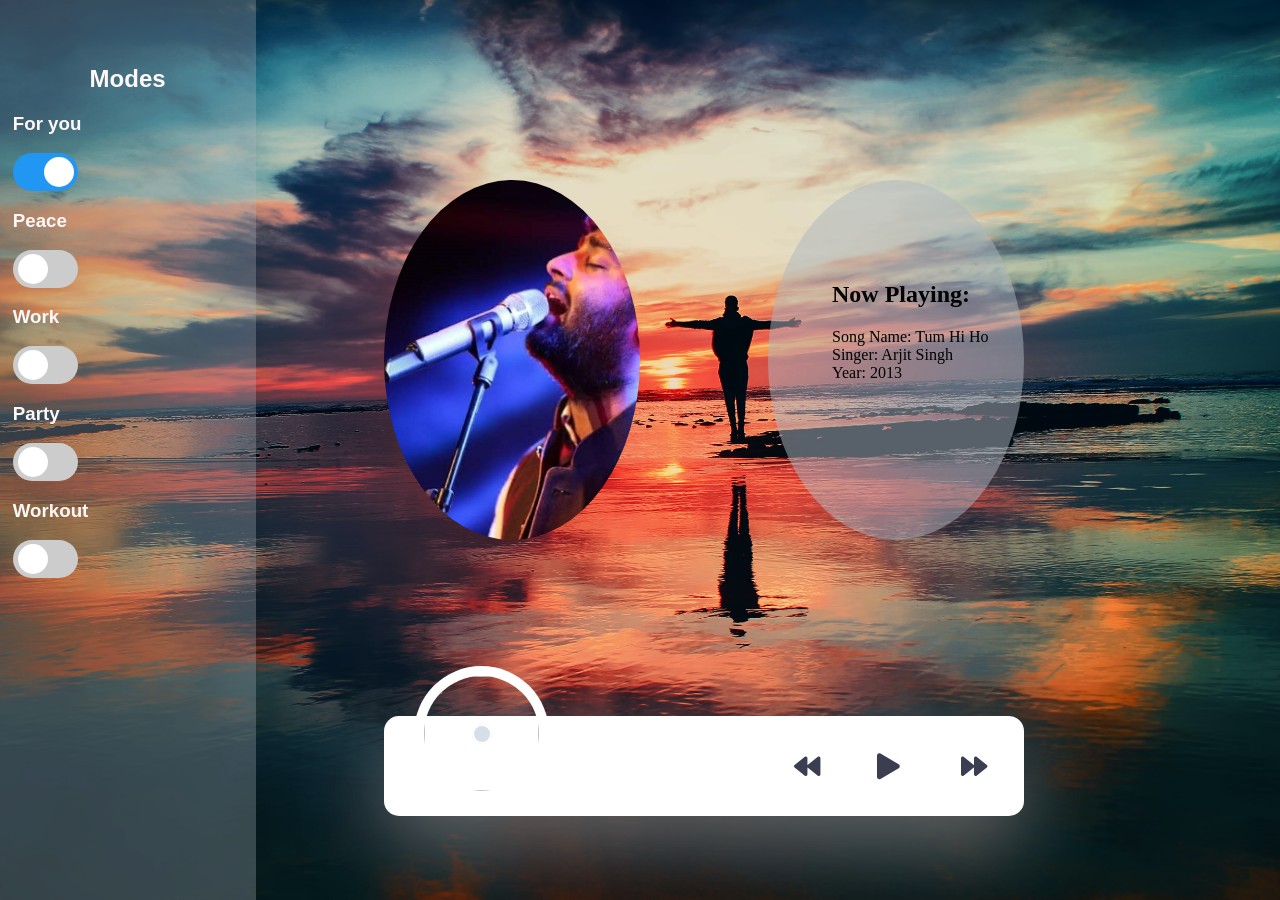
==== website/index.html @ 4358aa8a "Website v1" ====
<!DOCTYPE html>
<html lang="en">
<head>
    <meta charset="UTF-8">
    <meta name="viewport" content="width=device-width, initial-scale=1.0">
    <title>Document</title>
    <link rel='stylesheet' href='style.css'>
    <link rel="stylesheet" href="https://use.fontawesome.com/releases/v5.3.1/css/all.css">
    <script src="https://cdnjs.cloudflare.com/ajax/libs/jquery/3.3.1/jquery.min.js"></script>
    <script src="script.js"></script>
</head>
<body>
    <!--Navbar-->
        <div class="feature">
          
         <nav>
        <h1 id="modes"> Modes</h1>
      <h3> For you</h3>
      <label class="switch">
        <input type="radio" checked name="mode" value="1" onclick="change_bg()" class="rad_switch">
        <span class="slider round"></span>
      </label>
      <h3> Peace</h3>
      <label class="switch">
        <input type="radio" name="mode" value="2" onclick="change_bg()" class="rad_switch">
        <span class="slider round"></span>
      </label> 
      <h3> Work</h3>
      <label class="switch">
        <input type="radio" name="mode" value="3" onclick="change_bg()" class="rad_switch">
        <span class="slider round"></span>
      </label> 
      <h3> Party</h3>
      <label class="switch">
        <input type="radio" name="mode" value="4" onclick="change_bg()" class="rad_switch">
        <span class="slider round"></span>
      </label> 
      <h3> Workout</h3>
      <label class="switch">
        <input type="radio" name="mode" value="5" onclick="change_bg()" class="rad_switch">
        <span class="slider round"></span>
      </label> 
        </nav>
      </div>
      <!--End of Navbar-->

      <!--Artist and Info-->

      <div class="song_">
          <div id="song_img"></div>
          <div id="song_info">
            <div class="info_">
                <h2>Now Playing:</h2>
                <p>
                    Song Name: Tum Hi Ho</br>
                    Singer: Arjit Singh</br>
                    Year: 2013<br>
                </p>
            </div>
          </div>

      </div>

      <!--End of Artist and Info-->

      <!--Music Player-->
      <div class ='play'>
        <div id="app-cover">
            <div id="bg-artwork"></div>
            <div id="bg-layer"></div>
            <div id="player">
                <div id="player-track">
                    <div id="album-name"></div>
                    <div id="track-name"></div>
                    <div id="track-time">
                        <div id="current-time"></div>
                        <div id="track-length"></div>
                    </div>
                    <div id="s-area">
                        <div id="ins-time"></div>
                        <div id="s-hover"></div>
                        <div id="seek-bar"></div>
                    </div>
                </div>
                <div id="player-content">
                    <div id="album-art">
                        <!-- Insert Images Here-->
                        <img src="https://raw.githubusercontent.com/himalayasingh/music-player-1/master/img/_1.jpg" class="active" id="_1">
                        <!--<img src="https://raw.githubusercontent.com/himalayasingh/music-player-1/master/img/_1.jpg" class="active" id="_1">
                        <img src="https://raw.githubusercontent.com/himalayasingh/music-player-1/master/img/_2.jpg" id="_2">
                        <img src="https://raw.githubusercontent.com/himalayasingh/music-player-1/master/img/_3.jpg" id="_3">
                        <img src="https://raw.githubusercontent.com/himalayasingh/music-player-1/master/img/_4.jpg" id="_4">
                        <img src="https://raw.githubusercontent.com/himalayasingh/music-player-1/master/img/_5.jpg" id="_5">-->
                        <div id="buffer-box">Buffering ...</div>
                    </div>
                    <div id="player-controls">
                        <div class="control">
                            <div class="button" id="play-previous">
                                <i class="fas fa-backward"></i>
                            </div>
                        </div>
                        <div class="control">
                            <div class="button" id="play-pause-button">
                                <i class="fas fa-play"></i>
                            </div>
                        </div>
                        <div class="control">
                            <div class="button" id="play-next">
                                <i class="fas fa-forward"></i>
                            </div>
                        </div>
                    </div>
                </div>
            </div>
        </div>
    
    </div>
    <!--End of Music Player-->

</body>
</html>
---- website/style.css ----
*{
    box-sizing: border-box;
}
body{
    background: url('./images/mohamed-nohassi-odxB5oIG_iA-unsplash.jpg') no-repeat;
    background-size: cover;
    margin: 0;
}
.feature{
    width: 20vw;
    height: 100vh;
    background-color: rgba(175, 183, 193, 0.3);
}
/*navigation*/
  nav {
    padding-top: 5vh;
    margin-left: 1vw;
    padding-bottom: 5vh;
    
  }
  nav ul {
    list-style-type: none;
    padding: 0;
  }
.switch{
    margin-top: 2vh;
}
h3{
    margin-bottom: 0;
    color:#fff7f7;
    font-family: 'Lucida Sans', 'Lucida Sans Regular', 'Lucida Grande', 'Lucida Sans Unicode', Geneva, Verdana, sans-serif;
}
#modes{
    color: #fff7f7;
    margin-left: 6vw;
    font-family: -apple-system, BlinkMacSystemFont, 'Segoe UI', Roboto, Oxygen, Ubuntu, Cantarell, 'Open Sans', 'Helvetica Neue', sans-serif;
}

  @media (max-width: 600px) {
    section {
      -webkit-flex-direction: column;
      flex-direction: column;
    }
  }
  .switch {
    position: relative;
    display: inline-block;
    width: 65px;
    height: 38px;
  }
  
  /* Hide default HTML checkbox */
  .switch input {
    opacity: 0;
    width: 0;
    height: 0;
  }
  
  /* The slider */
  .slider {
    position: absolute;
    cursor: pointer;
    top: 0;
    left: 0;
    right: 0;
    bottom: 0;
    background-color: #ccc;
    -webkit-transition: .5s;
    transition: .5s;
  }
  
  .slider:before {
    position: absolute;
    content: "";
    height: 30px;
    width: 30px;
    left: 5px;
    bottom: 4px;
    background-color: white;
    -webkit-transition: .5s;
    transition: .5s;
  }
  
  input:checked + .slider {
    background-color: #2196F3;
  }
  
  input:focus + .slider {
    box-shadow: 0 0 1px #2196F3;
  }
  
  input:checked + .slider:before {
    -webkit-transform: translateX(26px);
    -ms-transform: translateX(26px);
    transform: translateX(26px);
  }
  
  /* Rounded sliders */
  .slider.round {
    border-radius: 34px;
  }
  
  .slider.round:before {
    border-radius: 50%;
  }
/*End of navbar*/

  *:focus
  {
      outline: none;
  }

  

  /*Player*/

  #app-cover
{
    position: absolute;
    top: 80%;
    right: 0;
    left: 10%;
    width: 50%;
    height: 100px;
    margin: -4px auto;
}


#player
{
    position: relative;
    height: 100%;
    z-index: 3;
}

#player-track
{
    position: absolute;
    top: 0;
    right: 15px;
    left: 15px;
    padding: 13px 22px 10px 184px;
    background-color: #fff7f7;
    border-radius: 15px 15px 0 0;
    transition: 0.3s ease top;
    z-index: 1;
}

#player-track.active
{
    top: -92px;
}

#album-name
{
    color: #54576f;
    font-size: 17px;
    font-weight: bold;
}

#track-name
{
    color: #acaebd;
    font-size: 13px;
    margin: 2px 0 13px 0;
}

#track-time
{
    height: 12px;
    margin-bottom: 3px;
    overflow: hidden;
}

#current-time
{
    float: left;
}

#track-length
{
    float: right;
}

#current-time, #track-length
{
    color: transparent;
    font-size: 11px;
    background-color: #ffe8ee;
    border-radius: 10px;
    transition: 0.3s ease all;
}

#track-time.active #current-time, #track-time.active #track-length
{
    color: #f86d92;
    background-color: transparent;
}

#s-area, #seek-bar
{
    position: relative;
    height: 4px;
    border-radius: 4px;
}

#s-area
{
    background-color:#ffe8ee;
    cursor: pointer;
}

#ins-time
{
    position: absolute;
    top: -29px;
    color: #fff;
    font-size: 12px;
    white-space: pre;
    padding: 5px 6px;
    border-radius: 4px;
    display:none;
}

#s-hover
{
    position: absolute;
    top: 0;
    bottom: 0;
    left: 0;
    opacity: 0.2;
    z-index: 2;
}

#ins-time, #s-hover
{
    background-color: #3b3d50;
}

#seek-bar
{
    content: '';
    position: absolute;
    top: 0;
    bottom: 0;
    left: 0;
    width: 0;
    background-color: #fd6d94;
    transition: 0.2s ease width;
    z-index: 1;
}

#player-content
{
    position: relative;
    height: 100%;
    background-color: #fff;
    box-shadow: 0 30px 80px #656565;
    border-radius: 15px;
    z-index: 2;
}

#album-art
{
    position: absolute;
    top: -40px;
    width: 115px;
    height: 115px;
    margin-left: 40px;
    transform: rotateZ(0);
    transition: 0.3s ease all;
    box-shadow: 0 0 0 10px #fff;
    border-radius: 50%;
    overflow: hidden;
}

#album-art.active
{
    top: -60px;
    box-shadow: 0 0 0 4px #fff7f7, 0 30px 50px -15px #afb7c1;
}

#album-art:before
{
    content: '';
    position: absolute;
    top: 50%;
    right: 0;
    left: 0;
    width: 20px;
    height: 20px;
    margin: -10px auto 0 auto;
    background-color: #d6dee7;
    border-radius: 50%;
    box-shadow: inset 0 0 0 2px #fff;
    z-index: 2;
}

#album-art img
{
    display: block;
    position: absolute;
    top: 0;
    left: 0;
    width: 100%;
    height: 100%;
    opacity: 0;
    z-index: -1;
}

#album-art img.active
{
    opacity: 1;
    z-index: 1;
}

#album-art.active img.active
{
    z-index: 1;
    animation: rotateAlbumArt 3s linear 0s infinite forwards;
}

@keyframes rotateAlbumArt
{
    0%{ transform: rotateZ(0); }
    100%{ transform: rotateZ(360deg); }
}

#buffer-box
{
    position: absolute;
    top: 50%;
    right: 0;
    left: 0;
    height: 13px;
    color: #1f1f1f;
    font-size: 13px;
    font-family: Helvetica;
    text-align: center;
    font-weight: bold;
    line-height: 1;
    padding: 6px;
    margin: -12px auto 0 auto;
    background-color: rgba(255, 255, 255, 0.19);
    opacity: 0;
    z-index: 2;
}

#album-art img, #buffer-box
{
    transition: 0.1s linear all;
}

#album-art.buffering img
{
    opacity: 0.25;
}

#album-art.buffering img.active
{
    opacity: 0.8;
    filter: blur(2px);
    -webkit-filter: blur(2px);
}

#album-art.buffering #buffer-box
{
    opacity: 1;
}

#player-controls
{
    width: 250px;
    height: 100%;
    margin: 0 5px 0 141px;
    float: right;
    overflow: hidden;
}

.control
{
    width: 33.333%;
    float: left;
    padding: 12px 0;
}

.button
{
    width: 26px;
    height: 26px;
    padding: 25px;
    background-color: #fff;
    border-radius: 6px;
    cursor: pointer;
}

.button i
{
    display: block;
    color: #3b3d50;
    font-size: 26px;
    text-align: center;
    line-height: 1;
}

.button, .button i
{
    transition: 0.2s ease all;
}


.button:hover i
{
    color: maroon;
}

#ytd-url {
  display: block;
  position: fixed;
  right: 0;
  bottom: 0;
  padding: 10px 14px;
  margin: 20px;
  color: #fff;
  font-size: 14px;
  text-decoration: none;
  background-color: #ae5f87;
  border-radius: 4px;
  box-shadow: 0 10px 20px -5px rgba(174, 95, 135, 0.86);
  z-index: 125;
}

  /*End of player*/

  /*Artist and song info*/
.song_{
    position: absolute;
    top: 20vh;
    bottom: 20vh;
    left: 30vw;
    width: 50vw;
    height: 50vh;
}
#song_img{
    position: absolute;
    left: 0;
    background: url('./images/664072-arijit-singh.jpg');
    border-radius: 100%;
    background-size: cover;
    width: 40%;
    height: 80%;
}
#song_info{
    position: absolute;
    right: 0;
    border-radius: 100%;
    background-color: rgba(175, 183, 193, 0.5);
    width: 40%;
    height: 80%;
}
.info_{
    position: absolute;
    top: 9vh;
    left: 5vw;
}
  /*End of Artist and song info*/
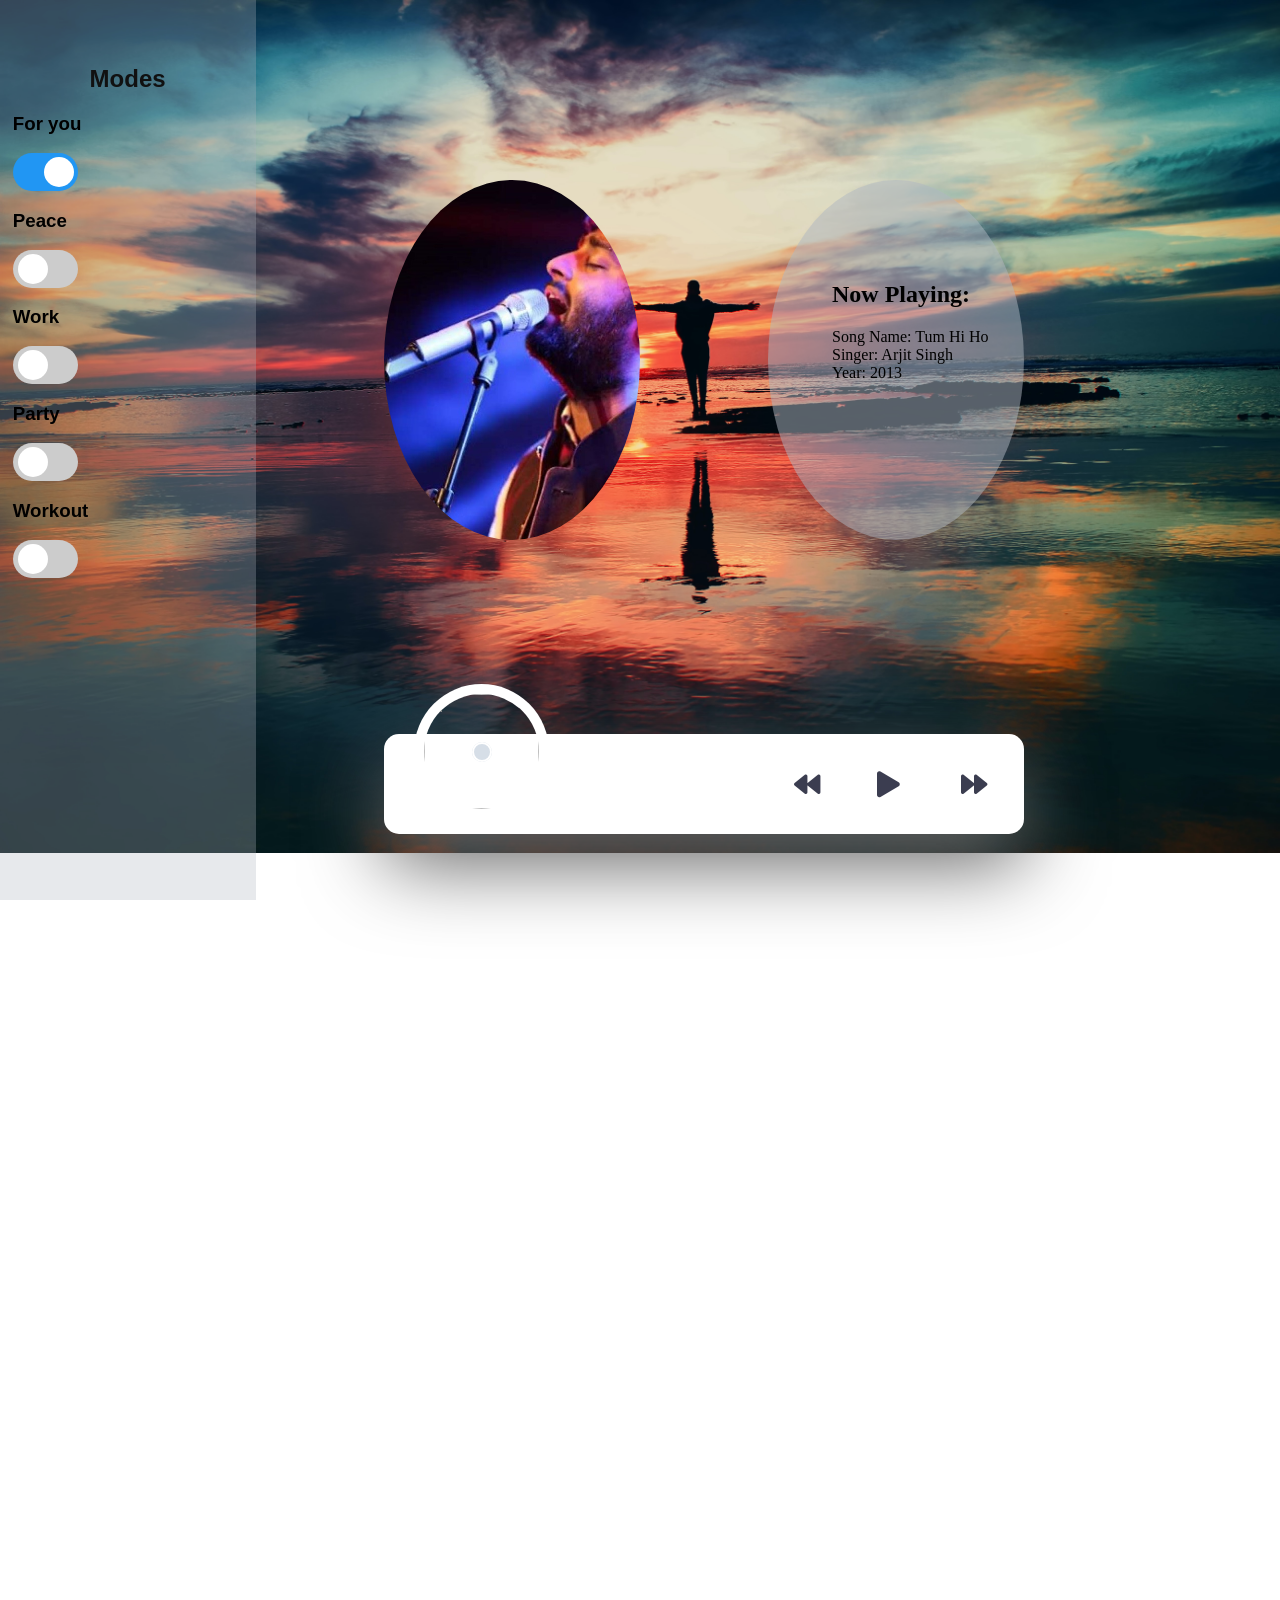
==== commit 40426b03: "updated Website" ====
--- a/website/index.html
+++ b/website/index.html
@@ -116,6 +116,8 @@
     
     </div>
     <!--End of Music Player-->
-
+<!--Second (Recommendation Page)-->
+<div class="second"></div>
+<!--End of Second Page-->
 </body>
 </html>
--- a/website/style.css
+++ b/website/style.css
@@ -3,12 +3,13 @@
 }
 body{
     background: url('./images/mohamed-nohassi-odxB5oIG_iA-unsplash.jpg') no-repeat;
-    background-size: cover;
+    background-size: 100%;
     margin: 0;
 }
 .feature{
     width: 20vw;
     height: 100vh;
+    position: fixed;
     background-color: rgba(175, 183, 193, 0.3);
 }
 /*navigation*/
@@ -27,11 +28,11 @@
 }
 h3{
     margin-bottom: 0;
-    color:#fff7f7;
+    columns: #111111;;
     font-family: 'Lucida Sans', 'Lucida Sans Regular', 'Lucida Grande', 'Lucida Sans Unicode', Geneva, Verdana, sans-serif;
 }
 #modes{
-    color: #fff7f7;
+    color: #111111;
     margin-left: 6vw;
     font-family: -apple-system, BlinkMacSystemFont, 'Segoe UI', Roboto, Oxygen, Ubuntu, Cantarell, 'Open Sans', 'Helvetica Neue', sans-serif;
 }
@@ -463,4 +464,21 @@
     top: 9vh;
     left: 5vw;
 }
-  /*End of Artist and song info*/+  /*End of Artist and song info*/
+/*Second Page*/
+.second{
+    width: 100vw;
+    height: 250vh;
+}
+/*End of Second page*/
+/*Sticky Player*/
+.play{
+    position: fixed;
+    bottom: 18vh;
+    width: 100vw;
+}
+.nav{
+    position: fixed;
+    height: 100vh;
+}
+/*End of Sticky Player*/
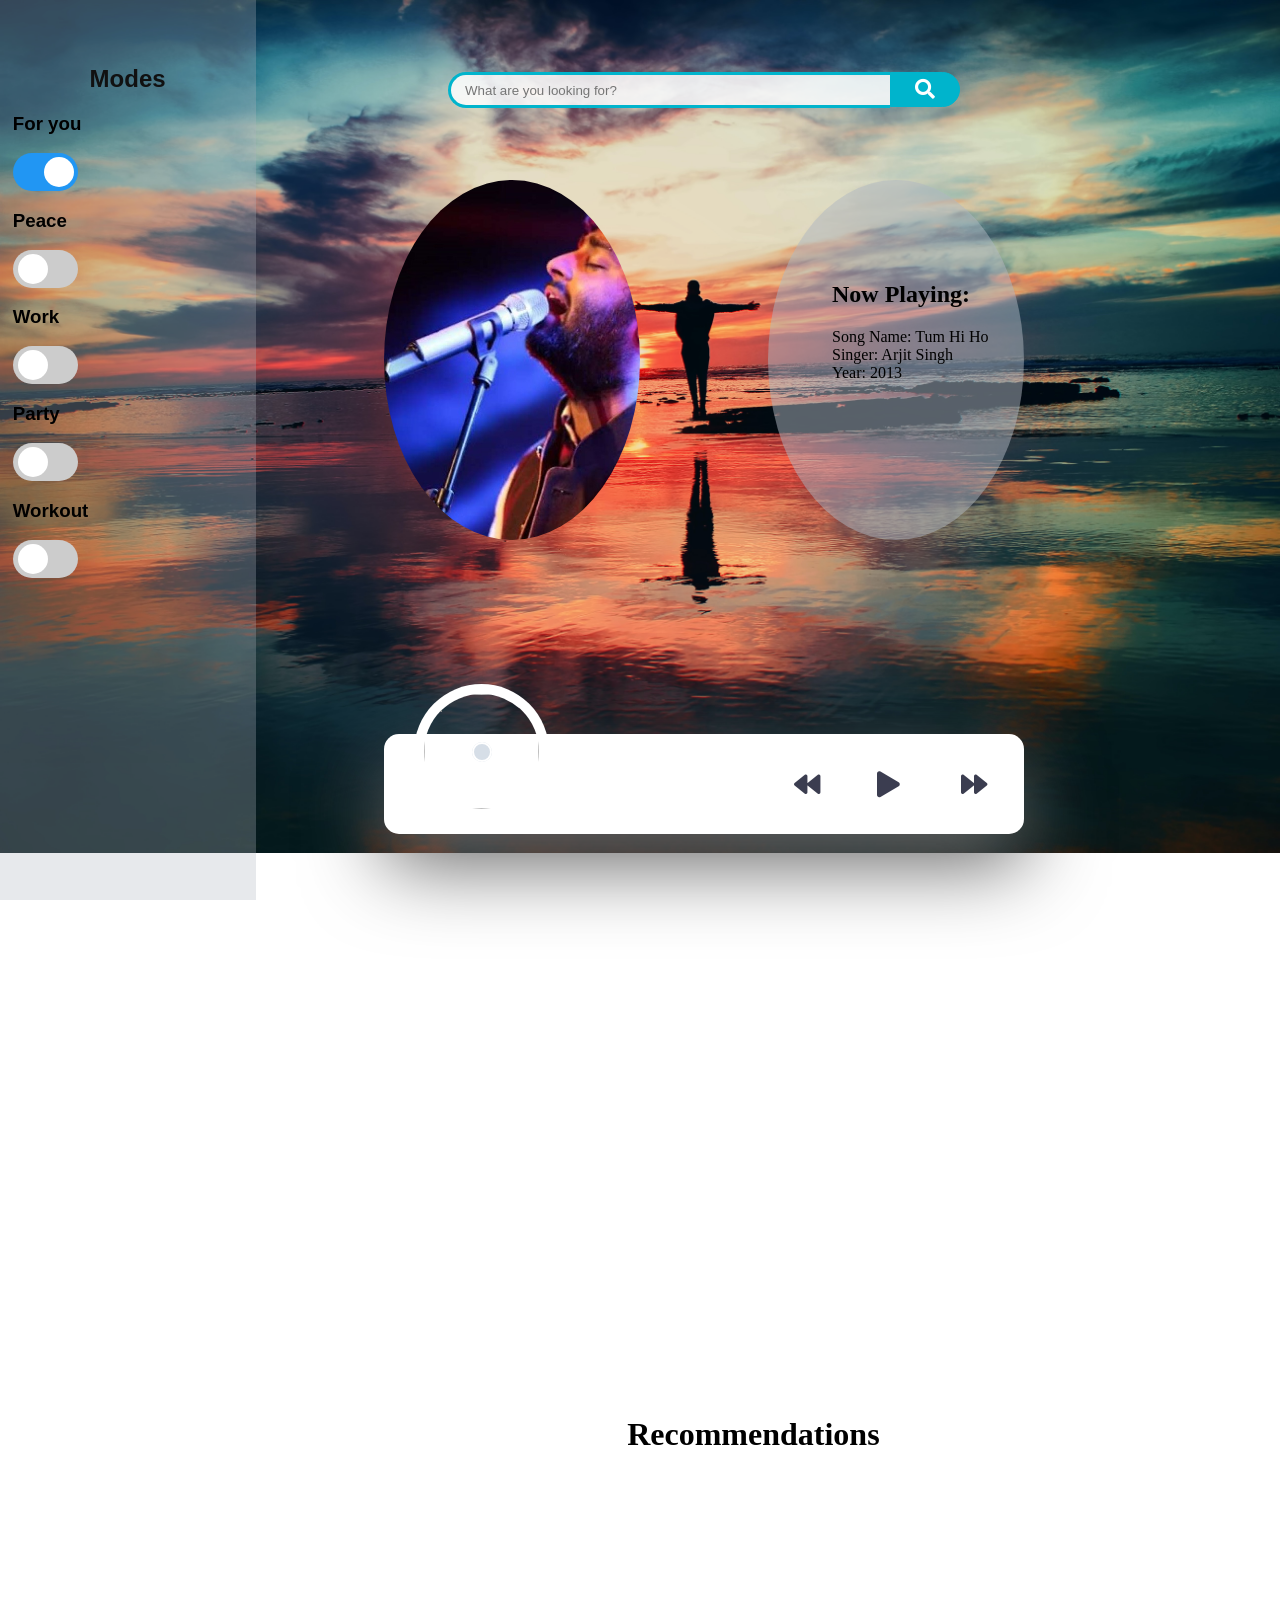
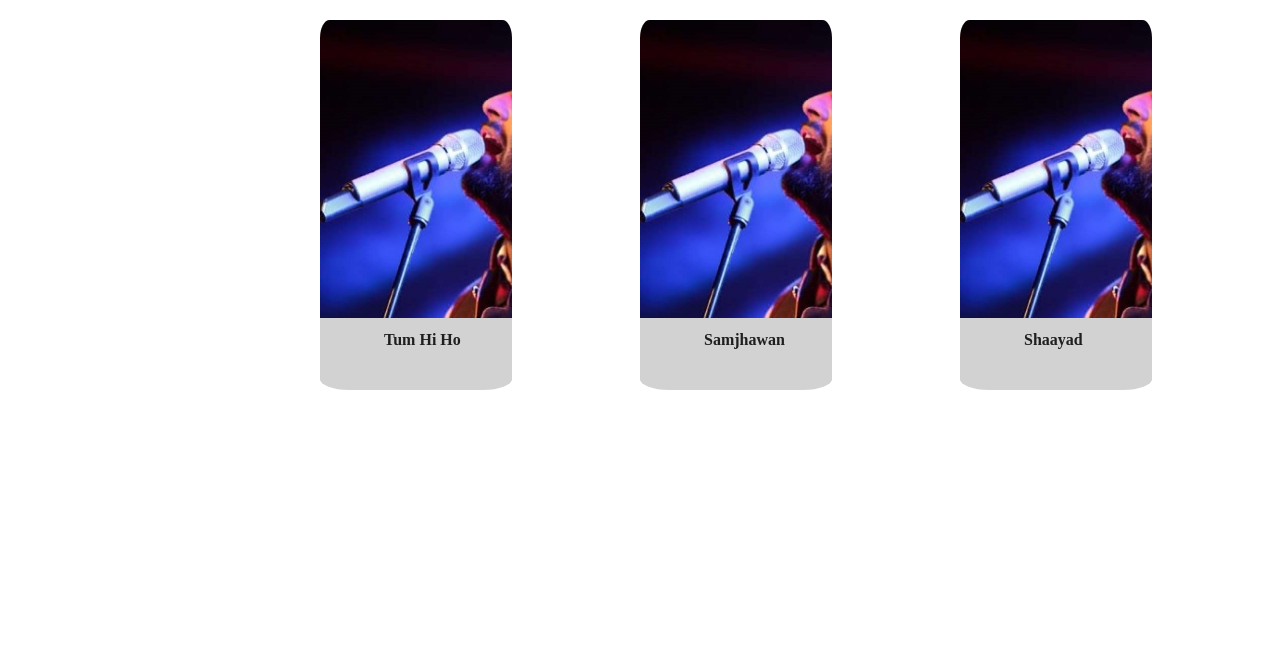
==== commit 6ee54784: "website updated v1.2" ====
--- a/website/index.html
+++ b/website/index.html
@@ -43,6 +43,17 @@
         </nav>
       </div>
       <!--End of Navbar-->
+
+      <!--search box-->
+      <div class="searchbar">
+        <div class="search">
+           <input type="text" class="searchTerm" placeholder="What are you looking for?">
+           <button type="submit" class="searchButton">
+             <i class="fa fa-search"></i>
+          </button>
+        </div>
+     </div>
+     <!--End of search box-->
 
       <!--Artist and Info-->
 
@@ -117,7 +128,44 @@
     </div>
     <!--End of Music Player-->
 <!--Second (Recommendation Page)-->
-<div class="second"></div>
+<div class="second">
+    <div id="rec_head"><h1>Recommendations</h1></div>
+    <div class="recommend_div1">
+        <div class="recommend"><div id="song_name">Tum Hi Ho</div>
+        </div>
+        <div class="recommend_text">
+            <div class='text'><p>
+                Song Name: Tum Hi Ho</br>
+                Singer: Arjit Singh</br>
+                Year: 2013<br>
+            </p></div>
+        </div>
+    </div>
+    <div class="recommend_div2">
+        <div class="recommend"><div id="song_name">Samjhawan</div>
+        </div>
+        <div class="recommend_text">
+            <div class='text'><p>
+                Song Name: Samjhawan</br>
+                Singer: Arjit Singh</br>
+                Year: 2016<br>
+            </p></div>
+        </div>
+    </div>
+    <div class="recommend_div3">
+        <div class="recommend"><div id="song_name">Shaayad</div>
+        </div>
+        <div class="recommend_text">
+            <div class='text'><p>
+                Song Name: Shaayad</br>
+                Singer: Arjit Singh</br>
+                Year: 2020<br>
+            </p></div>
+        </div>
+    </div>
+</div>
+    
+</div>
 <!--End of Second Page-->
 </body>
 </html>
--- a/website/style.css
+++ b/website/style.css
@@ -481,4 +481,129 @@
     position: fixed;
     height: 100vh;
 }
-/*End of Sticky Player*/+/*End of Sticky Player*/
+
+/* search box*/
+
+.search {
+  width: 100%;
+  position: relative;
+  display: flex;
+  left: -5vw;
+}
+
+.searchTerm {
+  width: 100%;
+  border: 3px solid #00B4CC;
+  background-color: rgba(255,255,255,0.85);
+  border-right: none;
+  padding: 14px;
+  height: 36px;
+  border-radius: 100px 0 0 100px;
+  outline: none;
+  color: #9DBFAF;
+}
+
+.searchTerm:focus{
+  color: #00B4CC;
+}
+
+.searchButton {
+  width: 80px;
+  height: 35px;
+  border: 1px solid #00B4CC;
+  background: #00B4CC;
+  text-align: center;
+  color: #fff;
+  border-radius: 0 90px 90px 0;
+  cursor: pointer;
+  font-size: 20px;
+}
+
+/*Resize the wrap to see the search bar change!*/
+.searchbar{
+  width: 40%;
+  position: absolute;
+  top: 10%;
+  left: 60%;
+  transform: translate(-50%, -50%);
+}
+
+/*End of Search bar*/
+/* Recommendations */
+#rec_head{
+    position: absolute;
+    top: 155vh;
+    left: 49vw;
+
+}
+.recommend_div1{
+    background:url('./images/664072-arijit-singh.jpg');
+    background-size: cover;
+    width: 15vw;
+    height: 40vh;
+    position: absolute;
+    top: 180vh;
+    left: 25vw;
+    border-radius: 5%;
+}
+.recommend_div2{
+    background:url('./images/664072-arijit-singh.jpg');
+    background-size: cover;
+    width: 15vw;
+    height: 40vh;
+    position: absolute;
+    top: 180vh;
+    left: 50vw;
+    border-radius: 5%;
+}
+.recommend_div3{
+    background:url('./images/664072-arijit-singh.jpg');
+    background-size: cover;
+    width: 15vw;
+    height: 40vh;
+    position: absolute;
+    top: 180vh;
+    left: 75vw;
+    border-radius: 5%;
+}
+.recommend_text{
+    position: absolute;
+    background-color: rgba(255, 255, 255, 0);
+    height: 15vh;
+    width: 15vw;
+    top: 33.1vh;
+}
+.recommend{
+    background-color: rgb(210, 210, 210);
+    position: absolute;
+    height: 8vh;
+    width: 15vw;
+    top: 33.1vh;
+    border-radius: 0% 0% 15% 15%;
+}
+#song_name{
+    position: absolute;
+    left: 5vw;
+    top: 1vw;
+    color: #1f1f1f;
+    font-weight: bold;
+}
+.text{
+    position: absolute;
+    left: 2%;
+    color: black;
+    font-weight: bold;
+    opacity: 0;
+}
+.recommend_div1:hover .recommend_text,.recommend_div2:hover .recommend_text,.recommend_div3:hover .recommend_text{
+    transform: translateY(-100%);
+    transition-duration: 0.5s;
+    background-color: rgba(210, 210, 210, 0.9);
+    transition-duration: 0.5s;
+}
+.recommend_div1:hover .text,.recommend_div2:hover .text,.recommend_div3:hover .text{
+    opacity: 1;
+    transition-duration: 0.5s;
+}
+/* End of Recommendations */
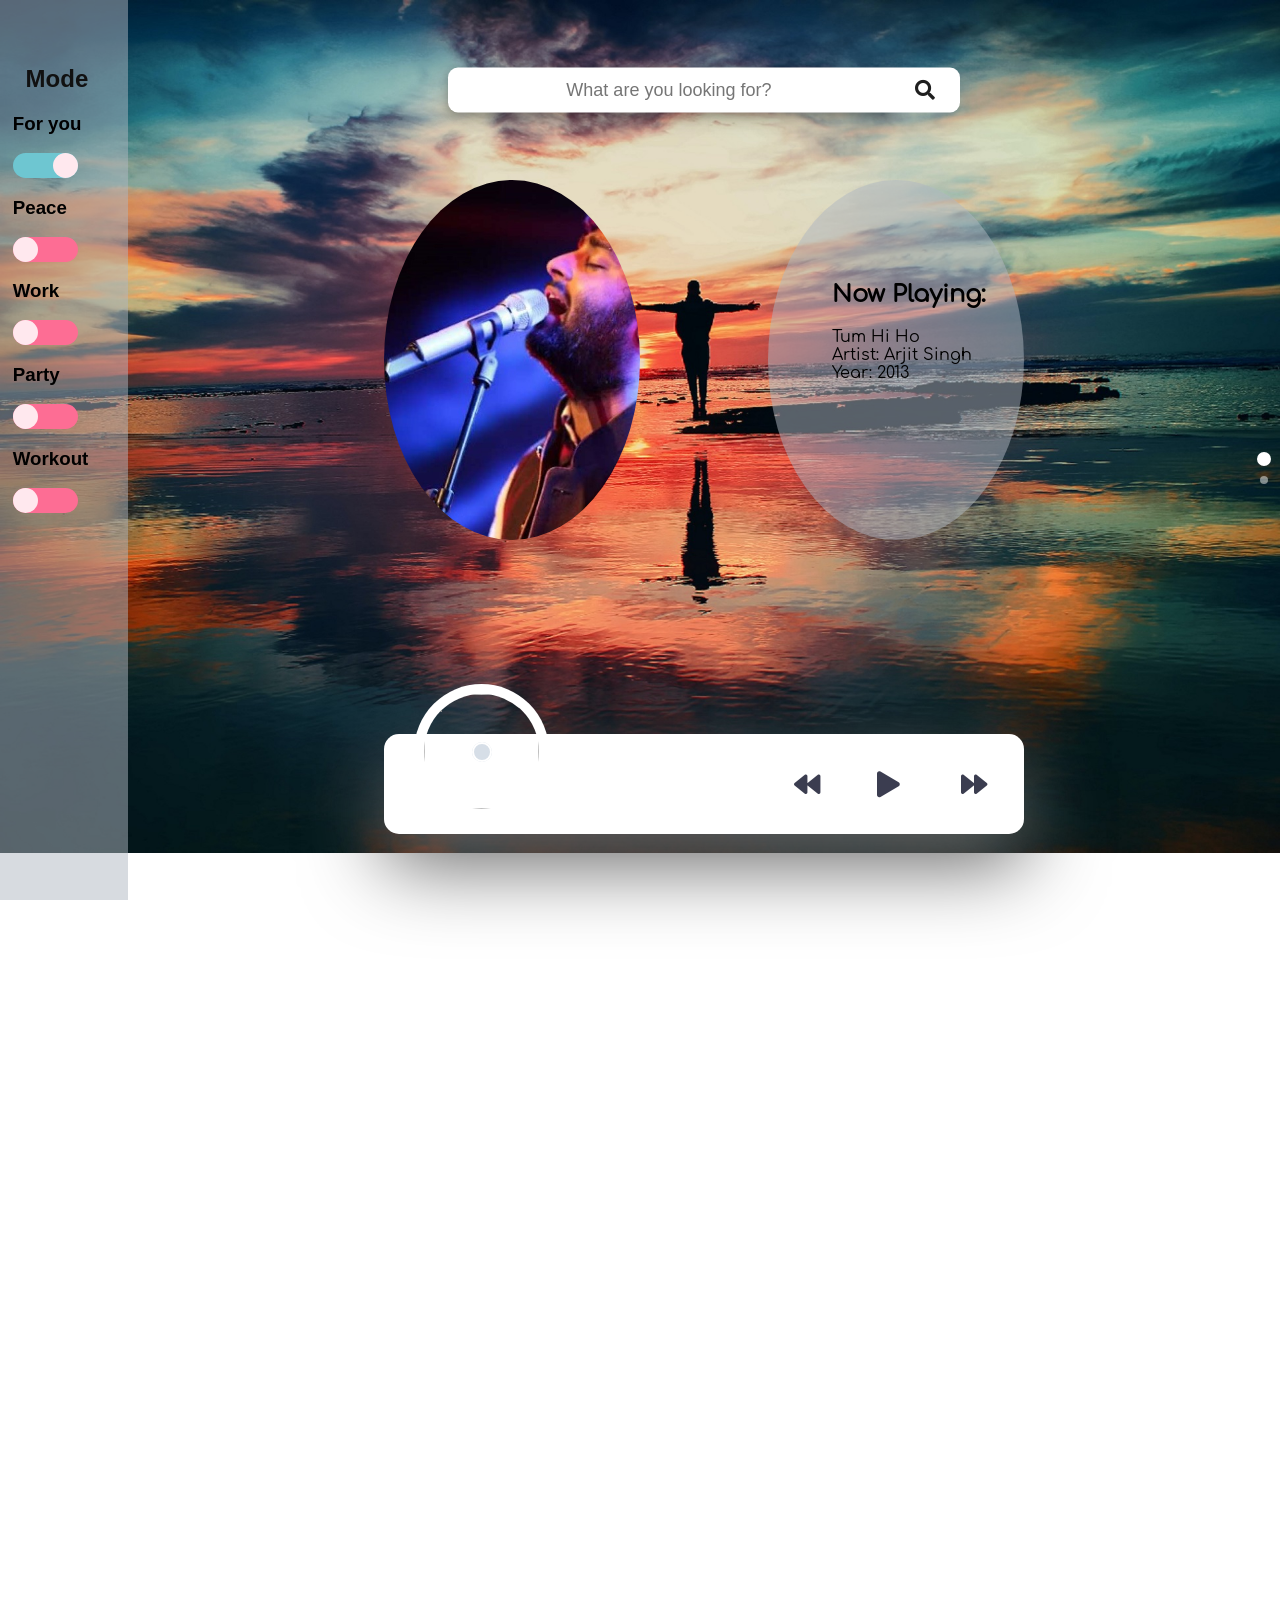
==== commit be366165: "css fixed , one page scroll added , searchbar and toggle switch changed" ====
--- a/website/index.html
+++ b/website/index.html
@@ -6,15 +6,14 @@
     <title>Document</title>
     <link rel='stylesheet' href='style.css'>
     <link rel="stylesheet" href="https://use.fontawesome.com/releases/v5.3.1/css/all.css">
-    <script src="https://cdnjs.cloudflare.com/ajax/libs/jquery/3.3.1/jquery.min.js"></script>
-    <script src="script.js"></script>
+    <link rel="stylesheet" type="text/css" href="./fps/app/assets/stylesheet/full-page-scroll.css" >
 </head>
 <body>
     <!--Navbar-->
-        <div class="feature">
+    <div class="feature">
           
          <nav>
-        <h1 id="modes"> Modes</h1>
+        <h1 id="modes"> Mode</h1>
       <h3> For you</h3>
       <label class="switch">
         <input type="radio" checked name="mode" value="1" onclick="change_bg()" class="rad_switch">
@@ -41,131 +40,176 @@
         <span class="slider round"></span>
       </label> 
         </nav>
-      </div>
+    </div>
       <!--End of Navbar-->
 
-      <!--search box-->
-      <div class="searchbar">
-        <div class="search">
-           <input type="text" class="searchTerm" placeholder="What are you looking for?">
-           <button type="submit" class="searchButton">
-             <i class="fa fa-search"></i>
-          </button>
+
+
+      <!--Music Player-->
+    <div class ='play'>
+    <div id="app-cover">
+        <div id="bg-artwork"></div>
+        <div id="bg-layer"></div>
+        <div id="player">
+            <div id="player-track">
+                <div id="album-name"></div>
+                <div id="track-name"></div>
+                <div id="track-time">
+                    <div id="current-time"></div>
+                    <div id="track-length"></div>
+                </div>
+                <div id="s-area">
+                    <div id="ins-time"></div>
+                    <div id="s-hover"></div>
+                    <div id="seek-bar"></div>
+                </div>
+            </div>
+            <div id="player-content">
+                <div id="album-art">
+                    <!-- Insert Images Here-->
+                    <img src="https://raw.githubusercontent.com/himalayasingh/music-player-1/master/img/_1.jpg" class="active" id="_1">
+                    <!--<img src="https://raw.githubusercontent.com/himalayasingh/music-player-1/master/img/_1.jpg" class="active" id="_1">
+                    <img src="https://raw.githubusercontent.com/himalayasingh/music-player-1/master/img/_2.jpg" id="_2">
+                    <img src="https://raw.githubusercontent.com/himalayasingh/music-player-1/master/img/_3.jpg" id="_3">
+                    <img src="https://raw.githubusercontent.com/himalayasingh/music-player-1/master/img/_4.jpg" id="_4">
+                    <img src="https://raw.githubusercontent.com/himalayasingh/music-player-1/master/img/_5.jpg" id="_5">-->
+                    <div id="buffer-box">Buffering ...</div>
+                </div>
+                <div id="player-controls">
+                    <div class="control">
+                        <div class="button" id="play-previous">
+                            <i class="fas fa-backward"></i>
+                        </div>
+                    </div>
+                    <div class="control">
+                        <div class="button" id="play-pause-button">
+                            <i class="fas fa-play"></i>
+                        </div>
+                    </div>
+                    <div class="control">
+                        <div class="button" id="play-next">
+                            <i class="fas fa-forward"></i>
+                        </div>
+                    </div>
+                </div>
+            </div>
         </div>
-     </div>
-     <!--End of search box-->
-
-      <!--Artist and Info-->
-
-      <div class="song_">
-          <div id="song_img"></div>
-          <div id="song_info">
-            <div class="info_">
-                <h2>Now Playing:</h2>
-                <p>
-                    Song Name: Tum Hi Ho</br>
-                    Singer: Arjit Singh</br>
-                    Year: 2013<br>
-                </p>
-            </div>
-          </div>
-
-      </div>
+    </div>
+    </div>
+
+    <!--End of Music Player-->
+    
+    <div id="main" class="scroll-container">
+        <section class="section1">
+
+                <!--search box-->
+        <div class="searchbar">
+            <div class="search">
+            <input type="text" class="searchTerm" placeholder="What are you looking for?">
+            <button type="submit" class="searchButton">
+                <i class="fa fa-search"></i>
+            </button>
+            </div>
+        </div>
+        <!--End of search box-->
+
+        <!--Artist and Info-->
+
+        <div class="song_">
+            <div id="song_img"></div>
+            <div id="song_info">
+                <div class="info_">
+                    <h2>Now Playing:</h2>
+                    <p>
+                        Tum Hi Ho</br>
+                        Artist: Arjit Singh</br>
+                        Year: 2013<br>
+                    </p>
+                </div>
+            </div>
+
+        </div>
 
       <!--End of Artist and Info-->
-
-      <!--Music Player-->
-      <div class ='play'>
-        <div id="app-cover">
-            <div id="bg-artwork"></div>
-            <div id="bg-layer"></div>
-            <div id="player">
-                <div id="player-track">
-                    <div id="album-name"></div>
-                    <div id="track-name"></div>
-                    <div id="track-time">
-                        <div id="current-time"></div>
-                        <div id="track-length"></div>
-                    </div>
-                    <div id="s-area">
-                        <div id="ins-time"></div>
-                        <div id="s-hover"></div>
-                        <div id="seek-bar"></div>
-                    </div>
-                </div>
-                <div id="player-content">
-                    <div id="album-art">
-                        <!-- Insert Images Here-->
-                        <img src="https://raw.githubusercontent.com/himalayasingh/music-player-1/master/img/_1.jpg" class="active" id="_1">
-                        <!--<img src="https://raw.githubusercontent.com/himalayasingh/music-player-1/master/img/_1.jpg" class="active" id="_1">
-                        <img src="https://raw.githubusercontent.com/himalayasingh/music-player-1/master/img/_2.jpg" id="_2">
-                        <img src="https://raw.githubusercontent.com/himalayasingh/music-player-1/master/img/_3.jpg" id="_3">
-                        <img src="https://raw.githubusercontent.com/himalayasingh/music-player-1/master/img/_4.jpg" id="_4">
-                        <img src="https://raw.githubusercontent.com/himalayasingh/music-player-1/master/img/_5.jpg" id="_5">-->
-                        <div id="buffer-box">Buffering ...</div>
-                    </div>
-                    <div id="player-controls">
-                        <div class="control">
-                            <div class="button" id="play-previous">
-                                <i class="fas fa-backward"></i>
-                            </div>
-                        </div>
-                        <div class="control">
-                            <div class="button" id="play-pause-button">
-                                <i class="fas fa-play"></i>
-                            </div>
-                        </div>
-                        <div class="control">
-                            <div class="button" id="play-next">
-                                <i class="fas fa-forward"></i>
-                            </div>
-                        </div>
-                    </div>
-                </div>
-            </div>
-        </div>
+        </section>
+
+        <section class="section2">
+            <!--Second (Recommendation Page)-->
+            <div class="second">
+                <div id="rec_head"><h1>Songs you may like</h1></div>
+                <div class="recommend_div recommend_div1">
+                    <div class="recommend"><div id="song_name">Tum Hi Ho</div>
+                    </div>
+                    <div class="recommend_text">
+                        <div class='text'><p>
+                        <!--  Tum Hi Ho</br> -->
+                            Artist: Arjit Singh</br>
+                            Year: 2013<br>
+                        </p></div>
+                    </div>
+                </div>
+                <div class="recommend_div recommend_div2">
+                    <div class="recommend"><div id="song_name">Samjhawan</div>
+                    </div>
+                    <div class="recommend_text">
+                        <div class='text'><p>
+                        <!--   Song Name: Samjhawan</br> -->
+                            Artist: Arjit Singh</br>
+                            Year: 2016<br>
+                        </p></div>
+                    </div>
+                </div>
+                <div class="recommend_div recommend_div3">
+                    <div class="recommend"><div id="song_name">Shaayad</div>
+                    </div>
+                    <div class="recommend_text">
+                        <div class='text'><p>
+                        <!--  Song Name: Shaayad</br> -->
+                            Artist: Arjit Singh</br>
+                            Year: 2020<br>
+                        </p></div>
+                    </div>
+                </div>
+                <div class="recommend_div recommend_div4">
+                    <div class="recommend"><div id="song_name">Shaayad</div>
+                    </div>
+                    <div class="recommend_text">
+                        <div class='text'><p>
+                        <!--  Song Name: Shaayad</br> -->
+                            Artist: Arjit Singh</br>
+                            Year: 2020<br>
+                        </p></div>
+                    </div>
+                </div>
+                <div class="recommend_div recommend_div5">
+                    <div class="recommend"><div id="song_name">Shaayad</div>
+                    </div>
+                    <div class="recommend_text">
+                        <div class='text'><p>
+                        <!--  Song Name: Shaayad</br> -->
+                            Artist: Arjit Singh</br>
+                            Year: 2020<br>
+                        </p></div>
+                    </div>
+                </div>
+            </div>
+        </section>
+    </div>
+
     
-    </div>
-    <!--End of Music Player-->
-<!--Second (Recommendation Page)-->
-<div class="second">
-    <div id="rec_head"><h1>Recommendations</h1></div>
-    <div class="recommend_div1">
-        <div class="recommend"><div id="song_name">Tum Hi Ho</div>
-        </div>
-        <div class="recommend_text">
-            <div class='text'><p>
-                Song Name: Tum Hi Ho</br>
-                Singer: Arjit Singh</br>
-                Year: 2013<br>
-            </p></div>
-        </div>
-    </div>
-    <div class="recommend_div2">
-        <div class="recommend"><div id="song_name">Samjhawan</div>
-        </div>
-        <div class="recommend_text">
-            <div class='text'><p>
-                Song Name: Samjhawan</br>
-                Singer: Arjit Singh</br>
-                Year: 2016<br>
-            </p></div>
-        </div>
-    </div>
-    <div class="recommend_div3">
-        <div class="recommend"><div id="song_name">Shaayad</div>
-        </div>
-        <div class="recommend_text">
-            <div class='text'><p>
-                Song Name: Shaayad</br>
-                Singer: Arjit Singh</br>
-                Year: 2020<br>
-            </p></div>
-        </div>
-    </div>
-</div>
-    
-</div>
+<!-- </div> -->
 <!--End of Second Page-->
+<script src="https://cdnjs.cloudflare.com/ajax/libs/jquery/3.3.1/jquery.min.js"></script>
+<script src="./fps/app/assets/javascript/full-page-scroll.js"></script>
+<script type="text/javascript">
+    new fullScroll({
+      mainElement: "main",
+      displayDots: true,
+      dotsPosition: "right",
+      animateTime: 0.7,
+      animateFunction: "ease",
+    });
+  </script>
+<script src="script.js"></script>
 </body>
 </html>
--- a/website/style.css
+++ b/website/style.css
@@ -1,3 +1,20 @@
+@font-face{
+    font-family: fon1;
+    src:url(./fonts/Comfortaa-Regular.ttf);
+}
+@font-face{
+    font-family: fon2;
+    src:url(./fonts/NanumGothic-Regular.ttf);
+}
+@font-face{
+    font-family: fon3;
+    src:url(./fonts/OpenSans-Regular.ttf);
+}
+@font-face{
+    font-family: fon4;
+    src:url(./fonts/Comfortaa-Medium.ttf);
+}
+
 *{
     box-sizing: border-box;
 }
@@ -5,12 +22,16 @@
     background: url('./images/mohamed-nohassi-odxB5oIG_iA-unsplash.jpg') no-repeat;
     background-size: 100%;
     margin: 0;
+    overflow-x: hidden; 
+    overflow-y: scroll;
+    font-family: fon1;
 }
 .feature{
-    width: 20vw;
+    width: 10vw;
     height: 100vh;
     position: fixed;
-    background-color: rgba(175, 183, 193, 0.3);
+    background-color: rgba(175, 183, 193, 0.5);
+    z-index: 3;
 }
 /*navigation*/
   nav {
@@ -33,7 +54,7 @@
 }
 #modes{
     color: #111111;
-    margin-left: 6vw;
+    margin-left: 1vw;
     font-family: -apple-system, BlinkMacSystemFont, 'Segoe UI', Roboto, Oxygen, Ubuntu, Cantarell, 'Open Sans', 'Helvetica Neue', sans-serif;
 }
 
@@ -47,7 +68,7 @@
     position: relative;
     display: inline-block;
     width: 65px;
-    height: 38px;
+    height: 25px;
   }
   
   /* Hide default HTML checkbox */
@@ -65,7 +86,7 @@
     left: 0;
     right: 0;
     bottom: 0;
-    background-color: #ccc;
+    background-color: #fd6d94;
     -webkit-transition: .5s;
     transition: .5s;
   }
@@ -73,27 +94,27 @@
   .slider:before {
     position: absolute;
     content: "";
-    height: 30px;
-    width: 30px;
-    left: 5px;
-    bottom: 4px;
-    background-color: white;
+    height: 25px;
+    width: 25px;
+    /* left: 5px; */
+    /* bottom: 4px; */
+    background-color:#ffe8ee;
     -webkit-transition: .5s;
     transition: .5s;
   }
   
   input:checked + .slider {
-    background-color: #2196F3;
+    background-color: #6ec6d1;
   }
   
   input:focus + .slider {
-    box-shadow: 0 0 1px #2196F3;
+    box-shadow: 0 0 1px #6ec6d1;
   }
   
   input:checked + .slider:before {
-    -webkit-transform: translateX(26px);
-    -ms-transform: translateX(26px);
-    transform: translateX(26px);
+    -webkit-transform: translateX(40px);
+    -ms-transform: translateX(40px);
+    transform: translateX(40px);
   }
   
   /* Rounded sliders */
@@ -140,7 +161,7 @@
     top: 0;
     right: 15px;
     left: 15px;
-    padding: 13px 22px 10px 184px;
+    padding: 15px 22px 10px 184px;
     background-color: #fff7f7;
     border-radius: 15px 15px 0 0;
     transition: 0.3s ease top;
@@ -465,10 +486,22 @@
     left: 5vw;
 }
   /*End of Artist and song info*/
+  .section{
+      display: block;
+  }
+  .section1{
+      height: 100%;
+  }
+  .section2{
+      height:100%;
+
+  }
 /*Second Page*/
 .second{
     width: 100vw;
-    height: 250vh;
+    height: 100%;
+    /* margin-top: -100px; */
+    /* height: 250vh; */
 }
 /*End of Second page*/
 /*Sticky Player*/
@@ -476,6 +509,7 @@
     position: fixed;
     bottom: 18vh;
     width: 100vw;
+    z-index: 3;
 }
 .nav{
     position: fixed;
@@ -494,28 +528,31 @@
 
 .searchTerm {
   width: 100%;
-  border: 3px solid #00B4CC;
-  background-color: rgba(255,255,255,0.85);
-  border-right: none;
+  border: none;
+  background-color: #fff;
   padding: 14px;
-  height: 36px;
-  border-radius: 100px 0 0 100px;
+  height: 45px;
+  font-size: large;
+  text-align: center;
+  border-radius: 10px 0 0 10px;
   outline: none;
-  color: #9DBFAF;
+  color: #fff;
+  box-shadow: 0 4px 8px 0 rgba(0, 0, 0, 0.2), 0 6px 20px 0 rgba(0, 0, 0, 0.19);
+
 }
 
 .searchTerm:focus{
-  color: #00B4CC;
+  color: #000;
 }
 
 .searchButton {
   width: 80px;
-  height: 35px;
-  border: 1px solid #00B4CC;
-  background: #00B4CC;
+  height: 45px;
+  border: none;
+  background: #fff;
   text-align: center;
-  color: #fff;
-  border-radius: 0 90px 90px 0;
+  color: #1f1f1f;
+  border-radius: 0 10px 10px 0;
   cursor: pointer;
   font-size: 20px;
 }
@@ -533,39 +570,43 @@
 /* Recommendations */
 #rec_head{
     position: absolute;
-    top: 155vh;
-    left: 49vw;
-
+    top: 105vh;
+    left: 46vw;
+    z-index: 2;
+    color: #ffe8ee;
+}
+.recommend_div{
+    width: 15vw;
+    height: 40vh;
+    position: absolute;
+    top: 120vh;
+    border-radius: 5%;
 }
 .recommend_div1{
     background:url('./images/664072-arijit-singh.jpg');
     background-size: cover;
-    width: 15vw;
-    height: 40vh;
-    position: absolute;
-    top: 180vh;
-    left: 25vw;
-    border-radius: 5%;
+    /* margin-left: 15%; */
+    left: 12vw;
 }
 .recommend_div2{
     background:url('./images/664072-arijit-singh.jpg');
     background-size: cover;
-    width: 15vw;
-    height: 40vh;
-    position: absolute;
-    top: 180vh;
-    left: 50vw;
-    border-radius: 5%;
+    left: 29vw;
 }
 .recommend_div3{
     background:url('./images/664072-arijit-singh.jpg');
     background-size: cover;
-    width: 15vw;
-    height: 40vh;
-    position: absolute;
-    top: 180vh;
-    left: 75vw;
-    border-radius: 5%;
+    left: 46vw;
+}
+.recommend_div4{
+    background:url('./images/664072-arijit-singh.jpg');
+    background-size: cover;
+    left: 63vw;
+}
+.recommend_div5{
+    background:url('./images/664072-arijit-singh.jpg');
+    background-size: cover;
+    left: 80vw;
 }
 .recommend_text{
     position: absolute;
@@ -580,29 +621,31 @@
     height: 8vh;
     width: 15vw;
     top: 33.1vh;
-    border-radius: 0% 0% 15% 15%;
+    border-radius: 0% 0% 5% 5%;
 }
 #song_name{
     position: absolute;
     left: 5vw;
     top: 1vw;
     color: #1f1f1f;
+    text-align: center;
     font-weight: bold;
 }
 .text{
     position: absolute;
     left: 2%;
     color: black;
+    padding-left: 10px;
     font-weight: bold;
     opacity: 0;
 }
-.recommend_div1:hover .recommend_text,.recommend_div2:hover .recommend_text,.recommend_div3:hover .recommend_text{
+.recommend_div1:hover .recommend_text,.recommend_div2:hover .recommend_text,.recommend_div3:hover .recommend_text,.recommend_div4:hover .recommend_text,.recommend_div5:hover .recommend_text{
     transform: translateY(-100%);
     transition-duration: 0.5s;
     background-color: rgba(210, 210, 210, 0.9);
     transition-duration: 0.5s;
 }
-.recommend_div1:hover .text,.recommend_div2:hover .text,.recommend_div3:hover .text{
+.recommend_div1:hover .text,.recommend_div2:hover .text,.recommend_div3:hover .text,.recommend_div4:hover .text,.recommend_div5:hover .text{
     opacity: 1;
     transition-duration: 0.5s;
 }
--- a/website/fps/app/assets/stylesheet/full-page-scroll.css
+++ b/website/fps/app/assets/stylesheet/full-page-scroll.css
@@ -0,0 +1,81 @@
+body, html {
+	margin: 0;
+	padding: 0;
+	width: 100%;
+	height: 100%;
+	overflow: hidden;
+}
+
+.scroll-container {
+	width: 100%;
+	height: 100%;
+	position: relative;
+	margin: 0;
+	padding: 0;
+}
+
+.scroll-container section {
+	width: 100%;
+	height: 100%;
+}
+
+.dots {	
+	z-index: 1;
+	list-style: none;
+	padding: 0;
+	position: absolute;	
+    top: 50%;
+    -webkit-transform: translateY(-50%);
+	-moz-transform: translateY(-50%);
+	-o-transform: translateY(-50%);
+	-ms-transform: translateY(-50%);
+    transform: translateY(-50%);
+}
+
+.dots li a {
+	padding: 10px;
+	width: 4px;
+	height: 5px;
+	display: block;
+}
+
+.dots li a:before {
+	content: '';
+	position: absolute;
+	width: 8px;
+	height: 8px;
+	background: rgba(255, 255, 255, 0.48);
+	-webkit-border-radius: 10px;
+	-moz-border-radius: 10px;
+	-ms-border-radius: 10px;
+	-o-border-radius: 10px;
+	border-radius: 10px;	
+	-webkit-transition: -webkit-transform 0.3s ease, background-color 0.3s ease;
+	-moz-transition: -moz-transform 0.3s ease, background-color 0.3s ease;
+	-ms-transition: -ms-transform 0.3s ease, background-color 0.3s ease;
+	-o-transition: -o-transform 0.3s ease, background-color 0.3s ease;
+	transition: transform 0.3s ease, background-color 0.3s ease;
+}
+
+.dots li a.active:before {
+	content: '';
+	background-color: #FFFFFF;
+	width: 14px;
+	height: 14px;
+	margin-top: -4px;
+	left: 7px; 
+	background-color: white;
+	-webkit-transform: scale(1.0);
+	-moz-transform: scale(1.0);
+	-ms-transform: scale(1.0);
+	-o-transform: scale(1.0);
+	transform: scale(1.0);
+}
+
+.dots-right {
+	right: 10px;
+}
+
+.dots-left {
+	left: 10px;
+}
